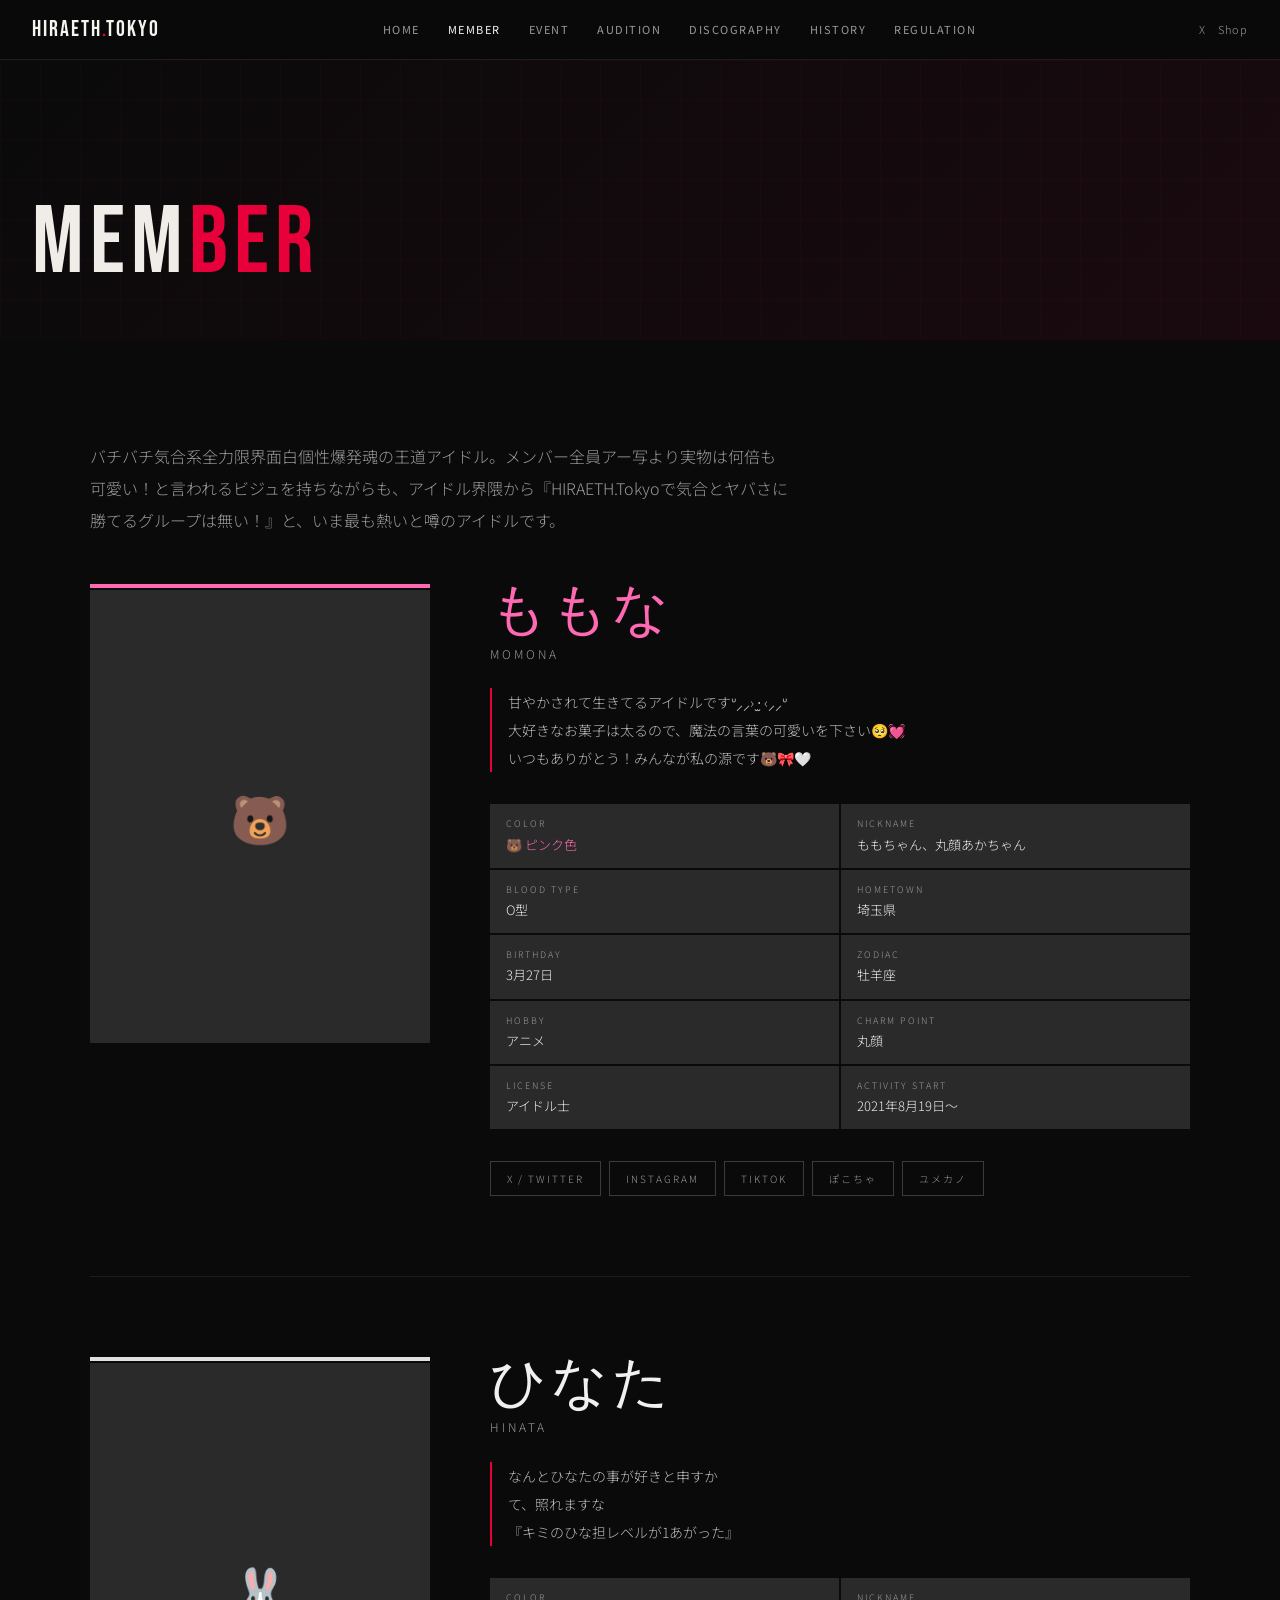
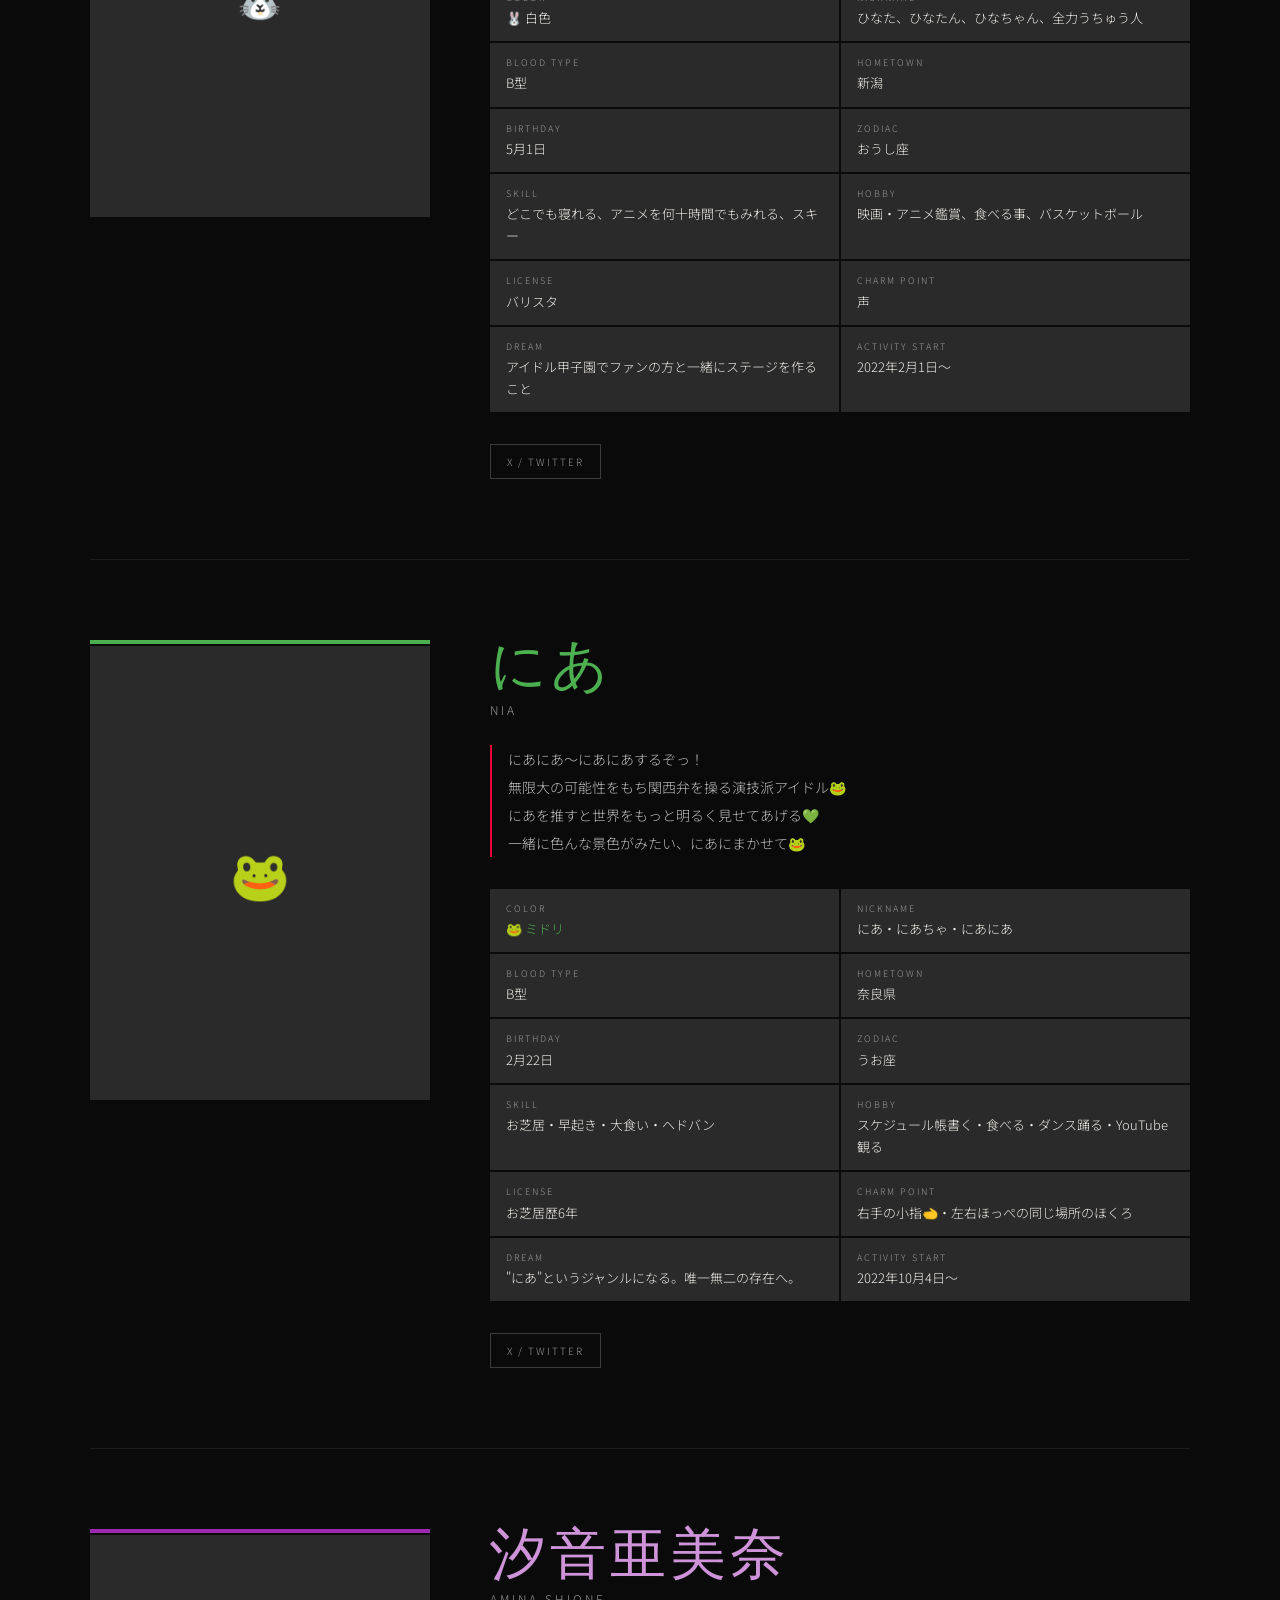
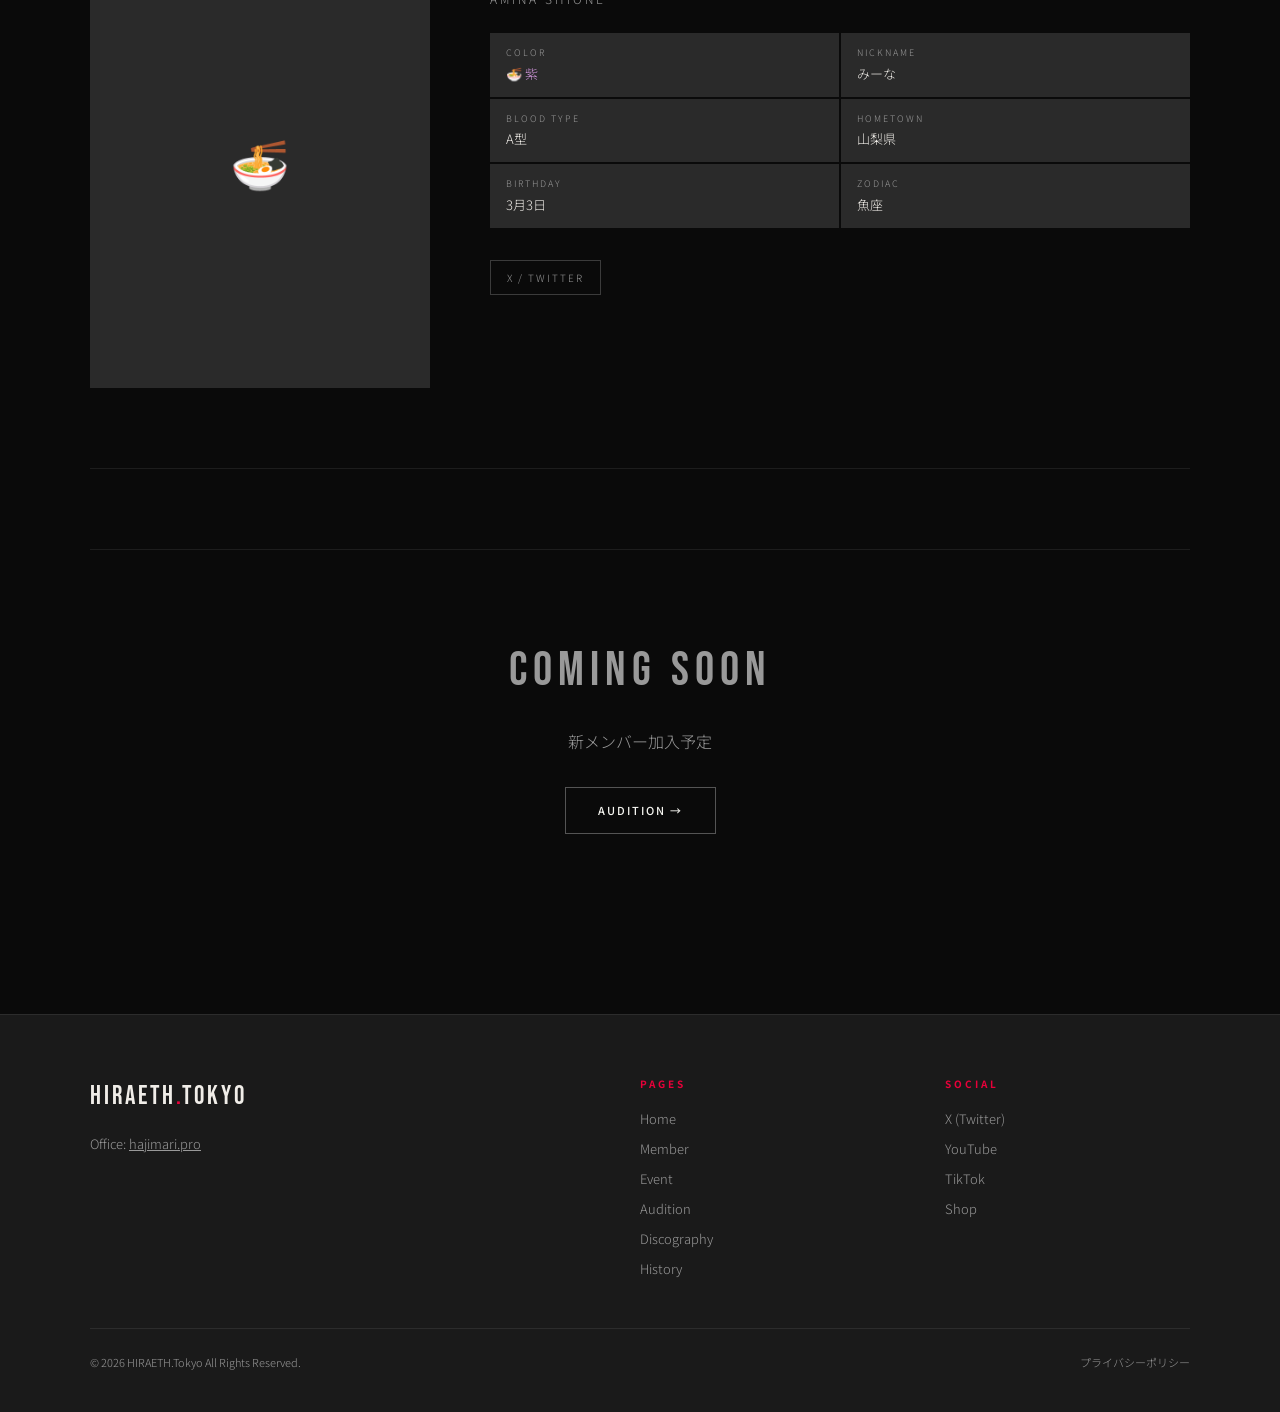
==== member.html @ 5ade9e7f "Add files via upload" ====
<!DOCTYPE html>
<html lang="ja">
<head>
<meta charset="UTF-8" />
<meta name="viewport" content="width=device-width, initial-scale=1.0" />
<title>Member｜HIRAETH.Tokyo</title>
<link rel="stylesheet" href="style.css" />
</head>
<body>
<nav>
  <a href="index.html" class="nav-logo">HIRAETH<span>.</span>Tokyo</a>
  <ul class="nav-links">
    <li><a href="index.html">Home</a></li>
    <li><a href="member.html" class="active">Member</a></li>
    <li><a href="event.html">Event</a></li>
    <li><a href="audition.html">Audition</a></li>
    <li><a href="discography.html">Discography</a></li>
    <li><a href="history.html">History</a></li>
    <li><a href="regulation.html">Regulation</a></li>
  </ul>
  <div class="nav-social">
    <a href="https://x.com/hiraeth_tokyo" target="_blank">X</a>
    <a href="https://hiraethtokyo.base.shop/" target="_blank">Shop</a>
  </div>
  <div class="hamburger" onclick="toggleMenu()"><span></span><span></span><span></span></div>
</nav>
<div class="mobile-menu" id="mobileMenu">
  <a href="index.html" onclick="toggleMenu()">Home</a>
  <a href="member.html" onclick="toggleMenu()">Member</a>
  <a href="event.html" onclick="toggleMenu()">Event</a>
  <a href="audition.html" onclick="toggleMenu()">Audition</a>
  <a href="discography.html" onclick="toggleMenu()">Discography</a>
  <a href="history.html" onclick="toggleMenu()">History</a>
  <a href="regulation.html" onclick="toggleMenu()">Regulation</a>
</div>

<div class="page-hero">
  <div class="page-hero-title">MEM<span>BER</span></div>
</div>

<section>
  <div class="container">
    <div class="reveal" style="margin-bottom:3rem;">
      <p style="color:var(--text-sub);line-height:2;max-width:700px;">
        バチバチ気合系全力限界面白個性爆発魂の王道アイドル。メンバー全員アー写より実物は何倍も可愛い！と言われるビジュを持ちながらも、アイドル界隈から『HIRAETH.Tokyoで気合とヤバさに勝てるグループは無い！』と、いま最も熱いと噂のアイドルです。
      </p>
    </div>

    <!-- ももな -->
    <div class="member-detail-grid reveal" id="momona">
      <div>
        <div style="height:4px;background:#ff69b4;margin-bottom:2px;"></div>
        <img src="images/members/momona.jpg" alt="ももな" class="member-photo"
          onerror="this.style.display='none';this.nextElementSibling.style.display='flex';" />
        <div class="member-photo-placeholder" style="display:none;">🐻</div>
      </div>
      <div>
        <div class="member-detail-name" style="color:#ff69b4;">ももな</div>
        <div class="member-detail-kana">MOMONA</div>
        <div class="member-detail-bio">甘やかされて生きてるアイドルですᐡ⸝⸝› ·̫ ‹⸝⸝ᐡ<br>大好きなお菓子は太るので、魔法の言葉の可愛いを下さい🥺💓<br>いつもありがとう！みんなが私の源です🐻🎀🤍</div>
        <div class="member-data-grid">
          <div class="member-data-item"><div class="member-data-label">Color</div><div class="member-data-value" style="color:#ff69b4;">🐻 ピンク色</div></div>
          <div class="member-data-item"><div class="member-data-label">Nickname</div><div class="member-data-value">ももちゃん、丸顔あかちゃん</div></div>
          <div class="member-data-item"><div class="member-data-label">Blood Type</div><div class="member-data-value">O型</div></div>
          <div class="member-data-item"><div class="member-data-label">Hometown</div><div class="member-data-value">埼玉県</div></div>
          <div class="member-data-item"><div class="member-data-label">Birthday</div><div class="member-data-value">3月27日</div></div>
          <div class="member-data-item"><div class="member-data-label">Zodiac</div><div class="member-data-value">牡羊座</div></div>
          <div class="member-data-item"><div class="member-data-label">Hobby</div><div class="member-data-value">アニメ</div></div>
          <div class="member-data-item"><div class="member-data-label">Charm Point</div><div class="member-data-value">丸顔</div></div>
          <div class="member-data-item"><div class="member-data-label">License</div><div class="member-data-value">アイドル士</div></div>
          <div class="member-data-item"><div class="member-data-label">Activity Start</div><div class="member-data-value">2021年8月19日〜</div></div>
        </div>
        <div class="member-sns-row">
          <a href="https://twitter.com/momona_airlview" target="_blank" class="member-sns-btn">X / Twitter</a>
          <a href="https://www.instagram.com/momona_airlview/" target="_blank" class="member-sns-btn">Instagram</a>
          <a href="https://www.tiktok.com/@momona_airlview" target="_blank" class="member-sns-btn">TikTok</a>
          <a href="https://www.pococha.com/ja/app/users/9b857b00-ef3a-4563-86a8-36119ed51549" target="_blank" class="member-sns-btn">ぽこちゃ</a>
          <a href="https://yumekano.jp/momona" target="_blank" class="member-sns-btn">ユメカノ</a>
        </div>
      </div>
    </div>

    <!-- ひなた -->
    <div class="member-detail-grid reveal" id="hinata">
      <div>
        <div style="height:4px;background:#e0e0e0;margin-bottom:2px;"></div>
        <img src="images/members/hinata.jpg" alt="ひなた" class="member-photo"
          onerror="this.style.display='none';this.nextElementSibling.style.display='flex';" />
        <div class="member-photo-placeholder" style="display:none;">🐰</div>
      </div>
      <div>
        <div class="member-detail-name" style="color:#f0f0f0;">ひなた</div>
        <div class="member-detail-kana">HINATA</div>
        <div class="member-detail-bio">なんとひなたの事が好きと申すか<br>て、照れますな<br>『キミのひな担レベルが1あがった』</div>
        <div class="member-data-grid">
          <div class="member-data-item"><div class="member-data-label">Color</div><div class="member-data-value">🐰 白色</div></div>
          <div class="member-data-item"><div class="member-data-label">Nickname</div><div class="member-data-value">ひなた、ひなたん、ひなちゃん、全力うちゅう人</div></div>
          <div class="member-data-item"><div class="member-data-label">Blood Type</div><div class="member-data-value">B型</div></div>
          <div class="member-data-item"><div class="member-data-label">Hometown</div><div class="member-data-value">新潟</div></div>
          <div class="member-data-item"><div class="member-data-label">Birthday</div><div class="member-data-value">5月1日</div></div>
          <div class="member-data-item"><div class="member-data-label">Zodiac</div><div class="member-data-value">おうし座</div></div>
          <div class="member-data-item"><div class="member-data-label">Skill</div><div class="member-data-value">どこでも寝れる、アニメを何十時間でもみれる、スキー</div></div>
          <div class="member-data-item"><div class="member-data-label">Hobby</div><div class="member-data-value">映画・アニメ鑑賞、食べる事、バスケットボール</div></div>
          <div class="member-data-item"><div class="member-data-label">License</div><div class="member-data-value">バリスタ</div></div>
          <div class="member-data-item"><div class="member-data-label">Charm Point</div><div class="member-data-value">声</div></div>
          <div class="member-data-item"><div class="member-data-label">Dream</div><div class="member-data-value">アイドル甲子園でファンの方と一緒にステージを作ること</div></div>
          <div class="member-data-item"><div class="member-data-label">Activity Start</div><div class="member-data-value">2022年2月1日〜</div></div>
        </div>
        <div class="member-sns-row">
          <a href="https://twitter.com/hinata_airlview" target="_blank" class="member-sns-btn">X / Twitter</a>
        </div>
      </div>
    </div>

    <!-- にあ -->
    <div class="member-detail-grid reveal" id="nia">
      <div>
        <div style="height:4px;background:#4caf50;margin-bottom:2px;"></div>
        <img src="images/members/nia.jpg" alt="にあ" class="member-photo"
          onerror="this.style.display='none';this.nextElementSibling.style.display='flex';" />
        <div class="member-photo-placeholder" style="display:none;">🐸</div>
      </div>
      <div>
        <div class="member-detail-name" style="color:#4caf50;">にあ</div>
        <div class="member-detail-kana">NIA</div>
        <div class="member-detail-bio">にあにあ〜にあにあするぞっ！<br>無限大の可能性をもち関西弁を操る演技派アイドル🐸<br>にあを推すと世界をもっと明るく見せてあげる💚<br>一緒に色んな景色がみたい、にあにまかせて🐸</div>
        <div class="member-data-grid">
          <div class="member-data-item"><div class="member-data-label">Color</div><div class="member-data-value" style="color:#4caf50;">🐸 ミドリ</div></div>
          <div class="member-data-item"><div class="member-data-label">Nickname</div><div class="member-data-value">にあ・にあちゃ・にあにあ</div></div>
          <div class="member-data-item"><div class="member-data-label">Blood Type</div><div class="member-data-value">B型</div></div>
          <div class="member-data-item"><div class="member-data-label">Hometown</div><div class="member-data-value">奈良県</div></div>
          <div class="member-data-item"><div class="member-data-label">Birthday</div><div class="member-data-value">2月22日</div></div>
          <div class="member-data-item"><div class="member-data-label">Zodiac</div><div class="member-data-value">うお座</div></div>
          <div class="member-data-item"><div class="member-data-label">Skill</div><div class="member-data-value">お芝居・早起き・大食い・ヘドバン</div></div>
          <div class="member-data-item"><div class="member-data-label">Hobby</div><div class="member-data-value">スケジュール帳書く・食べる・ダンス踊る・YouTube観る</div></div>
          <div class="member-data-item"><div class="member-data-label">License</div><div class="member-data-value">お芝居歴6年</div></div>
          <div class="member-data-item"><div class="member-data-label">Charm Point</div><div class="member-data-value">右手の小指🫲・左右ほっぺの同じ場所のほくろ</div></div>
          <div class="member-data-item"><div class="member-data-label">Dream</div><div class="member-data-value">"にあ"というジャンルになる。唯一無二の存在へ。</div></div>
          <div class="member-data-item"><div class="member-data-label">Activity Start</div><div class="member-data-value">2022年10月4日〜</div></div>
        </div>
        <div class="member-sns-row">
          <a href="https://twitter.com/nia_airlview" target="_blank" class="member-sns-btn">X / Twitter</a>
        </div>
      </div>
    </div>

    <!-- 汐音亜美奈 -->
    <div class="member-detail-grid reveal" id="amina">
      <div>
        <div style="height:4px;background:#9c27b0;margin-bottom:2px;"></div>
        <img src="images/members/amina.jpg" alt="汐音亜美奈" class="member-photo"
          onerror="this.style.display='none';this.nextElementSibling.style.display='flex';" />
        <div class="member-photo-placeholder" style="display:none;">🍜</div>
      </div>
      <div>
        <div class="member-detail-name" style="color:#ce93d8;">汐音亜美奈</div>
        <div class="member-detail-kana">AMINA SHIONE</div>
        <div class="member-data-grid">
          <div class="member-data-item"><div class="member-data-label">Color</div><div class="member-data-value" style="color:#ce93d8;">🍜 紫</div></div>
          <div class="member-data-item"><div class="member-data-label">Nickname</div><div class="member-data-value">みーな</div></div>
          <div class="member-data-item"><div class="member-data-label">Blood Type</div><div class="member-data-value">A型</div></div>
          <div class="member-data-item"><div class="member-data-label">Hometown</div><div class="member-data-value">山梨県</div></div>
          <div class="member-data-item"><div class="member-data-label">Birthday</div><div class="member-data-value">3月3日</div></div>
          <div class="member-data-item"><div class="member-data-label">Zodiac</div><div class="member-data-value">魚座</div></div>
        </div>
        <div class="member-sns-row">
          <a href="https://twitter.com/amina_airlview" target="_blank" class="member-sns-btn">X / Twitter</a>
        </div>
      </div>
    </div>

    <!-- Coming Soon -->
    <div class="reveal" style="text-align:center;padding:80px 0;border-top:0.5px solid var(--border);">
      <div style="font-family:'Bebas Neue',sans-serif;font-size:48px;letter-spacing:6px;color:var(--text-sub);">Coming Soon</div>
      <p style="color:var(--text-sub);margin-top:1rem;">新メンバー加入予定</p>
      <div style="margin-top:2rem;">
        <a href="audition.html" class="btn btn-outline">Audition →</a>
      </div>
    </div>
  </div>
</section>

<footer>
  <div class="footer-inner">
    <div class="footer-brand">
      <div style="font-family:'Bebas Neue',sans-serif;font-size:26px;letter-spacing:3px;">HIRAETH<span style="color:var(--accent);">.</span>Tokyo</div>
      <p>Office: <a href="https://hajimari.pro" target="_blank" style="color:var(--text-sub);">hajimari.pro</a></p>
    </div>
    <div class="footer-col">
      <h4>Pages</h4>
      <a href="index.html">Home</a>
      <a href="member.html">Member</a>
      <a href="event.html">Event</a>
      <a href="audition.html">Audition</a>
      <a href="discography.html">Discography</a>
      <a href="history.html">History</a>
    </div>
    <div class="footer-col">
      <h4>Social</h4>
      <a href="https://x.com/hiraeth_tokyo" target="_blank">X (Twitter)</a>
      <a href="https://www.youtube.com/channel/UCpL9ipxZxLxXRsdrmZB-d3w" target="_blank">YouTube</a>
      <a href="https://www.tiktok.com/@hiraethtokyo" target="_blank">TikTok</a>
      <a href="https://hiraethtokyo.base.shop/" target="_blank">Shop</a>
    </div>
  </div>
  <div class="footer-bottom">
    <span>© 2026 HIRAETH.Tokyo All Rights Reserved.</span>
    <a href="privacy.html" style="color:var(--text-sub);text-decoration:none;">プライバシーポリシー</a>
  </div>
</footer>

<script>
function toggleMenu() { document.getElementById('mobileMenu').classList.toggle('open'); }
const observer = new IntersectionObserver(entries => {
  entries.forEach((e,i) => { if(e.isIntersecting){ setTimeout(()=>e.target.classList.add('visible'),i*100); observer.unobserve(e.target); } });
}, {threshold:0.1});
document.querySelectorAll('.reveal').forEach(r=>observer.observe(r));
</script>
</body>
</html>
---- style.css ----
@import url('https://fonts.googleapis.com/css2?family=Noto+Sans+JP:wght@300;400;500;700;900&family=Bebas+Neue&family=Zen+Kaku+Gothic+New:wght@300;400;700;900&display=swap');

*, *::before, *::after { box-sizing: border-box; margin: 0; padding: 0; }

:root {
  --black: #0a0a0a;
  --white: #f5f5f0;
  --accent: #e8003a;
  --accent2: #ff6b9d;
  --gold: #c9a84c;
  --gray: #1a1a1a;
  --gray2: #2a2a2a;
  --text: #f0ede8;
  --text-sub: #999;
  --border: rgba(255,255,255,0.08);
}

html { scroll-behavior: smooth; }

body {
  font-family: 'Noto Sans JP', sans-serif;
  background: var(--black);
  color: var(--text);
  overflow-x: hidden;
  font-weight: 300;
  line-height: 1.7;
}

/* ===== NAVIGATION ===== */
nav {
  position: fixed; top: 0; left: 0; right: 0; z-index: 1000;
  background: rgba(10,10,10,0.92);
  backdrop-filter: blur(12px);
  border-bottom: 0.5px solid var(--border);
  padding: 0 2rem;
  display: flex; align-items: center; justify-content: space-between;
  height: 60px;
}

.nav-logo {
  font-family: 'Bebas Neue', sans-serif;
  font-size: 22px; letter-spacing: 2px;
  color: var(--white); text-decoration: none;
}
.nav-logo span { color: var(--accent); }

.nav-links {
  display: flex; gap: 0; list-style: none;
}
.nav-links a {
  display: block; padding: 8px 14px;
  font-size: 11px; letter-spacing: 1.5px; text-transform: uppercase;
  color: var(--text-sub); text-decoration: none;
  transition: color 0.2s;
  font-weight: 400;
}
.nav-links a:hover, .nav-links a.active { color: var(--white); }

.nav-social {
  display: flex; gap: 12px; align-items: center;
}
.nav-social a {
  color: var(--text-sub); font-size: 11px; text-decoration: none;
  letter-spacing: 1px; transition: color 0.2s;
}
.nav-social a:hover { color: var(--accent); }

.hamburger {
  display: none; flex-direction: column; gap: 5px;
  cursor: pointer; padding: 4px;
}
.hamburger span {
  display: block; width: 24px; height: 1.5px;
  background: var(--white); transition: all 0.3s;
}

.mobile-menu {
  display: none; position: fixed; inset: 0; z-index: 999;
  background: rgba(10,10,10,0.98); padding: 80px 2rem 2rem;
  flex-direction: column; gap: 8px;
}
.mobile-menu.open { display: flex; }
.mobile-menu a {
  font-size: 20px; letter-spacing: 2px; text-transform: uppercase;
  color: var(--text-sub); text-decoration: none; padding: 12px 0;
  border-bottom: 0.5px solid var(--border);
  transition: color 0.2s;
}
.mobile-menu a:hover { color: var(--white); }

/* ===== HERO ===== */
.hero {
  min-height: 100vh; display: flex; align-items: center; justify-content: center;
  position: relative; overflow: hidden;
  padding-top: 60px;
}

.hero-bg {
  position: absolute; inset: 0;
  background: linear-gradient(135deg, #0a0a0a 0%, #1a0a10 50%, #0a0a1a 100%);
}

.hero-grid {
  position: absolute; inset: 0;
  background-image:
    linear-gradient(rgba(232,0,58,0.05) 1px, transparent 1px),
    linear-gradient(90deg, rgba(232,0,58,0.05) 1px, transparent 1px);
  background-size: 60px 60px;
  animation: gridMove 20s linear infinite;
}

@keyframes gridMove {
  0% { transform: translateY(0); }
  100% { transform: translateY(60px); }
}

.hero-content {
  position: relative; z-index: 2;
  text-align: center; padding: 2rem;
  animation: fadeUp 1s ease both;
}

@keyframes fadeUp {
  from { opacity: 0; transform: translateY(40px); }
  to { opacity: 1; transform: translateY(0); }
}

.hero-eyebrow {
  font-size: 11px; letter-spacing: 4px; text-transform: uppercase;
  color: var(--accent); margin-bottom: 1rem; font-weight: 400;
}

.hero-logo-img {
  width: min(320px, 80vw); margin-bottom: 1.5rem;
  filter: brightness(1.1);
}

.hero-title {
  font-family: 'Bebas Neue', sans-serif;
  font-size: clamp(56px, 10vw, 120px);
  line-height: 0.9; letter-spacing: 4px;
  color: var(--white);
  margin-bottom: 1rem;
}
.hero-title .accent { color: var(--accent); }

.hero-tagline {
  font-size: clamp(12px, 2vw, 15px); letter-spacing: 3px;
  color: var(--text-sub); margin-bottom: 2.5rem; font-weight: 300;
}

.hero-tags {
  display: flex; flex-wrap: wrap; gap: 8px;
  justify-content: center; margin-bottom: 2.5rem;
}
.hero-tag {
  font-size: 10px; letter-spacing: 1.5px; padding: 5px 14px;
  border: 0.5px solid rgba(232,0,58,0.4);
  color: var(--accent2); border-radius: 2px;
}

.hero-cta {
  display: flex; gap: 12px; justify-content: center; flex-wrap: wrap;
}
.btn {
  display: inline-block; padding: 13px 32px;
  font-size: 11px; letter-spacing: 2px; text-transform: uppercase;
  text-decoration: none; font-weight: 500;
  transition: all 0.25s; border: none; cursor: pointer;
  font-family: 'Noto Sans JP', sans-serif;
}
.btn-primary {
  background: var(--accent); color: var(--white);
}
.btn-primary:hover { background: #ff1a4d; transform: translateY(-2px); }
.btn-outline {
  background: transparent; color: var(--white);
  border: 0.5px solid rgba(255,255,255,0.3);
}
.btn-outline:hover { border-color: var(--white); transform: translateY(-2px); }

.scroll-indicator {
  position: absolute; bottom: 2rem; left: 50%; transform: translateX(-50%);
  display: flex; flex-direction: column; align-items: center; gap: 8px;
  color: var(--text-sub); font-size: 10px; letter-spacing: 3px; text-transform: uppercase;
  animation: bounce 2s ease infinite;
}
.scroll-indicator::after {
  content: ''; display: block; width: 1px; height: 40px;
  background: linear-gradient(var(--text-sub), transparent);
}
@keyframes bounce {
  0%, 100% { transform: translateX(-50%) translateY(0); }
  50% { transform: translateX(-50%) translateY(-8px); }
}

/* ===== SECTIONS ===== */
section { padding: 100px 2rem; }

.section-label {
  font-size: 10px; letter-spacing: 4px; text-transform: uppercase;
  color: var(--accent); margin-bottom: 8px; font-weight: 400;
}
.section-title {
  font-family: 'Bebas Neue', sans-serif;
  font-size: clamp(40px, 6vw, 72px); letter-spacing: 3px;
  line-height: 1; margin-bottom: 2rem;
}
.section-divider {
  width: 40px; height: 1px; background: var(--accent);
  margin-bottom: 3rem;
}

.container { max-width: 1100px; margin: 0 auto; }

/* ===== ABOUT ===== */
.about-grid {
  display: grid; grid-template-columns: 1fr 1fr; gap: 80px;
  align-items: center;
}
.about-text p {
  font-size: 15px; line-height: 2; color: #ccc; margin-bottom: 1.2rem;
}
.about-achievements {
  display: grid; grid-template-columns: 1fr 1fr; gap: 2px;
}
.achievement-item {
  background: var(--gray2); padding: 16px 20px;
  font-size: 12px; line-height: 1.6; color: var(--text-sub);
  border-left: 2px solid var(--accent);
}
.achievement-item strong { color: var(--white); display: block; font-size: 13px; margin-bottom: 2px; }

/* ===== MEMBERS ===== */
.members-grid {
  display: grid; grid-template-columns: repeat(auto-fit, minmax(240px, 1fr)); gap: 2px;
}
.member-card {
  position: relative; overflow: hidden; aspect-ratio: 3/4;
  background: var(--gray2); cursor: pointer;
  transition: transform 0.4s;
}
.member-card:hover { transform: scale(1.02); z-index: 2; }
.member-card img {
  width: 100%; height: 100%; object-fit: cover;
  transition: transform 0.6s;
  filter: grayscale(20%);
}
.member-card:hover img { transform: scale(1.08); filter: grayscale(0%); }
.member-overlay {
  position: absolute; inset: 0;
  background: linear-gradient(to top, rgba(0,0,0,0.9) 0%, transparent 50%);
  display: flex; flex-direction: column; justify-content: flex-end;
  padding: 1.5rem;
  transform: translateY(20px); opacity: 0; transition: all 0.4s;
}
.member-card:hover .member-overlay { transform: translateY(0); opacity: 1; }
.member-bottom {
  position: absolute; bottom: 0; left: 0; right: 0; padding: 1.5rem;
  background: linear-gradient(to top, rgba(0,0,0,0.85) 0%, transparent 100%);
}
.member-color-bar {
  position: absolute; top: 0; left: 0; right: 0; height: 3px;
}
.member-name-jp {
  font-size: 22px; font-weight: 700; letter-spacing: 2px;
}
.member-name-en {
  font-size: 10px; letter-spacing: 3px; color: var(--text-sub); text-transform: uppercase;
}
.member-color-label {
  font-size: 10px; letter-spacing: 2px; margin-top: 4px;
}
.member-bio { font-size: 12px; color: #bbb; margin-top: 8px; line-height: 1.6; }

/* ===== EVENTS ===== */
.timetree-wrap {
  background: var(--gray2); border: 0.5px solid var(--border);
  border-radius: 4px; overflow: hidden;
  height: 700px;
}
.timetree-wrap iframe { width: 100%; height: 100%; border: none; }

/* ===== LINKS ROW ===== */
.links-grid {
  display: grid; grid-template-columns: repeat(auto-fit, minmax(160px, 1fr)); gap: 2px;
}
.link-card {
  background: var(--gray2); padding: 28px 20px;
  text-align: center; text-decoration: none;
  color: var(--text-sub); font-size: 11px; letter-spacing: 2px;
  text-transform: uppercase; transition: all 0.25s;
  border-bottom: 2px solid transparent;
}
.link-card:hover { background: var(--gray); color: var(--white); border-color: var(--accent); }
.link-card-icon { font-size: 22px; margin-bottom: 10px; display: block; }

/* ===== AUDITION ===== */
.audition-box {
  background: linear-gradient(135deg, var(--gray2), #1a0a10);
  border: 0.5px solid rgba(232,0,58,0.3);
  padding: 60px; text-align: center;
}
.audition-box h2 { font-family: 'Bebas Neue', sans-serif; font-size: 48px; letter-spacing: 4px; margin-bottom: 1rem; }
.audition-box p { color: var(--text-sub); margin-bottom: 2rem; line-height: 2; }

/* ===== FOOTER ===== */
footer {
  background: var(--gray); border-top: 0.5px solid var(--border);
  padding: 60px 2rem 40px;
}
.footer-inner {
  max-width: 1100px; margin: 0 auto;
  display: grid; grid-template-columns: 2fr 1fr 1fr; gap: 60px;
}
.footer-brand p { font-size: 13px; color: var(--text-sub); margin-top: 12px; line-height: 2; }
.footer-col h4 { font-size: 10px; letter-spacing: 3px; text-transform: uppercase; color: var(--accent); margin-bottom: 16px; }
.footer-col a {
  display: block; font-size: 13px; color: var(--text-sub);
  text-decoration: none; margin-bottom: 8px; transition: color 0.2s;
}
.footer-col a:hover { color: var(--white); }
.footer-bottom {
  max-width: 1100px; margin: 40px auto 0;
  border-top: 0.5px solid var(--border); padding-top: 24px;
  display: flex; justify-content: space-between; align-items: center;
  font-size: 11px; color: var(--text-sub);
}

/* ===== PAGE HERO ===== */
.page-hero {
  height: 280px; display: flex; align-items: flex-end;
  padding: 3rem 2rem; position: relative; overflow: hidden;
  margin-top: 60px;
  background: linear-gradient(135deg, #0a0a0a, #1a0a10);
}
.page-hero::before {
  content: ''; position: absolute; inset: 0;
  background-image:
    linear-gradient(rgba(232,0,58,0.04) 1px, transparent 1px),
    linear-gradient(90deg, rgba(232,0,58,0.04) 1px, transparent 1px);
  background-size: 40px 40px;
}
.page-hero-title {
  font-family: 'Bebas Neue', sans-serif;
  font-size: clamp(48px, 8vw, 96px); letter-spacing: 6px;
  line-height: 1; position: relative; z-index: 1;
}
.page-hero-title span { color: var(--accent); }

/* ===== MEMBER PAGE ===== */
.member-detail-grid {
  display: grid; grid-template-columns: 340px 1fr; gap: 60px;
  margin-bottom: 80px; padding-bottom: 80px;
  border-bottom: 0.5px solid var(--border);
  align-items: start;
}
.member-detail-grid:last-child { border-bottom: none; }
.member-photo {
  width: 100%; aspect-ratio: 3/4; object-fit: cover;
  background: var(--gray2);
}
.member-photo-placeholder {
  width: 100%; aspect-ratio: 3/4;
  background: var(--gray2);
  display: flex; align-items: center; justify-content: center;
  font-size: 48px; color: var(--text-sub);
}
.member-detail-name {
  font-family: 'Bebas Neue', sans-serif;
  font-size: 56px; letter-spacing: 4px; line-height: 1;
  margin-bottom: 4px;
}
.member-detail-kana {
  font-size: 12px; letter-spacing: 3px; color: var(--text-sub); margin-bottom: 1.5rem;
}
.member-detail-bio {
  font-size: 14px; color: #bbb; line-height: 2; margin-bottom: 2rem;
  border-left: 2px solid var(--accent); padding-left: 1rem;
}
.member-data-grid {
  display: grid; grid-template-columns: 1fr 1fr; gap: 2px; margin-bottom: 2rem;
}
.member-data-item {
  background: var(--gray2); padding: 12px 16px;
}
.member-data-label { font-size: 9px; letter-spacing: 2px; color: var(--text-sub); text-transform: uppercase; }
.member-data-value { font-size: 13px; margin-top: 2px; }
.member-sns-row { display: flex; flex-wrap: wrap; gap: 8px; }
.member-sns-btn {
  display: inline-block; padding: 8px 16px; font-size: 10px;
  letter-spacing: 2px; text-transform: uppercase; text-decoration: none;
  border: 0.5px solid rgba(255,255,255,0.2); color: var(--text-sub);
  transition: all 0.2s;
}
.member-sns-btn:hover { border-color: var(--accent); color: var(--accent); }

/* ===== ANIMATIONS ===== */
.reveal {
  opacity: 0; transform: translateY(30px);
  transition: opacity 0.7s ease, transform 0.7s ease;
}
.reveal.visible { opacity: 1; transform: translateY(0); }

/* ===== RESPONSIVE ===== */
@media (max-width: 768px) {
  .nav-links, .nav-social { display: none; }
  .hamburger { display: flex; }
  .about-grid { grid-template-columns: 1fr; gap: 40px; }
  .footer-inner { grid-template-columns: 1fr; gap: 40px; }
  .member-detail-grid { grid-template-columns: 1fr; }
  .member-data-grid { grid-template-columns: 1fr; }
  section { padding: 60px 1.25rem; }
  .audition-box { padding: 40px 24px; }
}
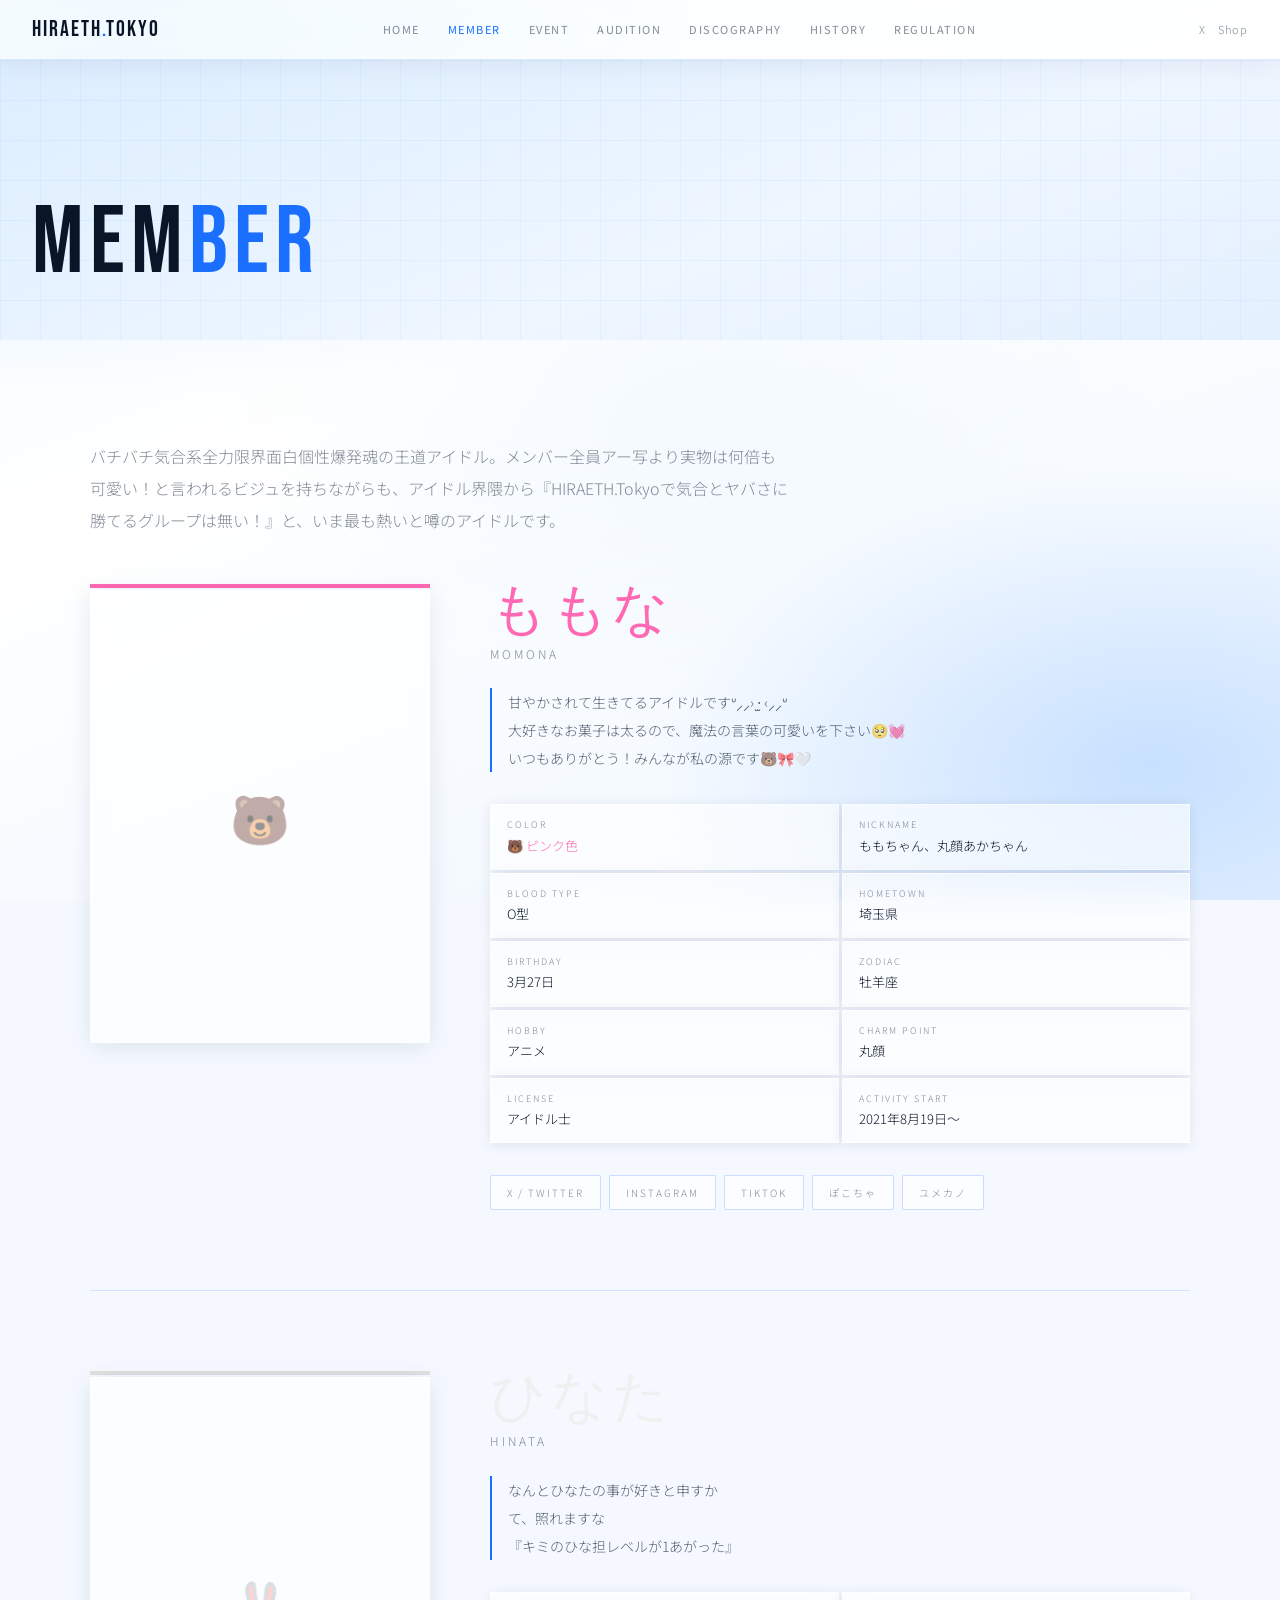
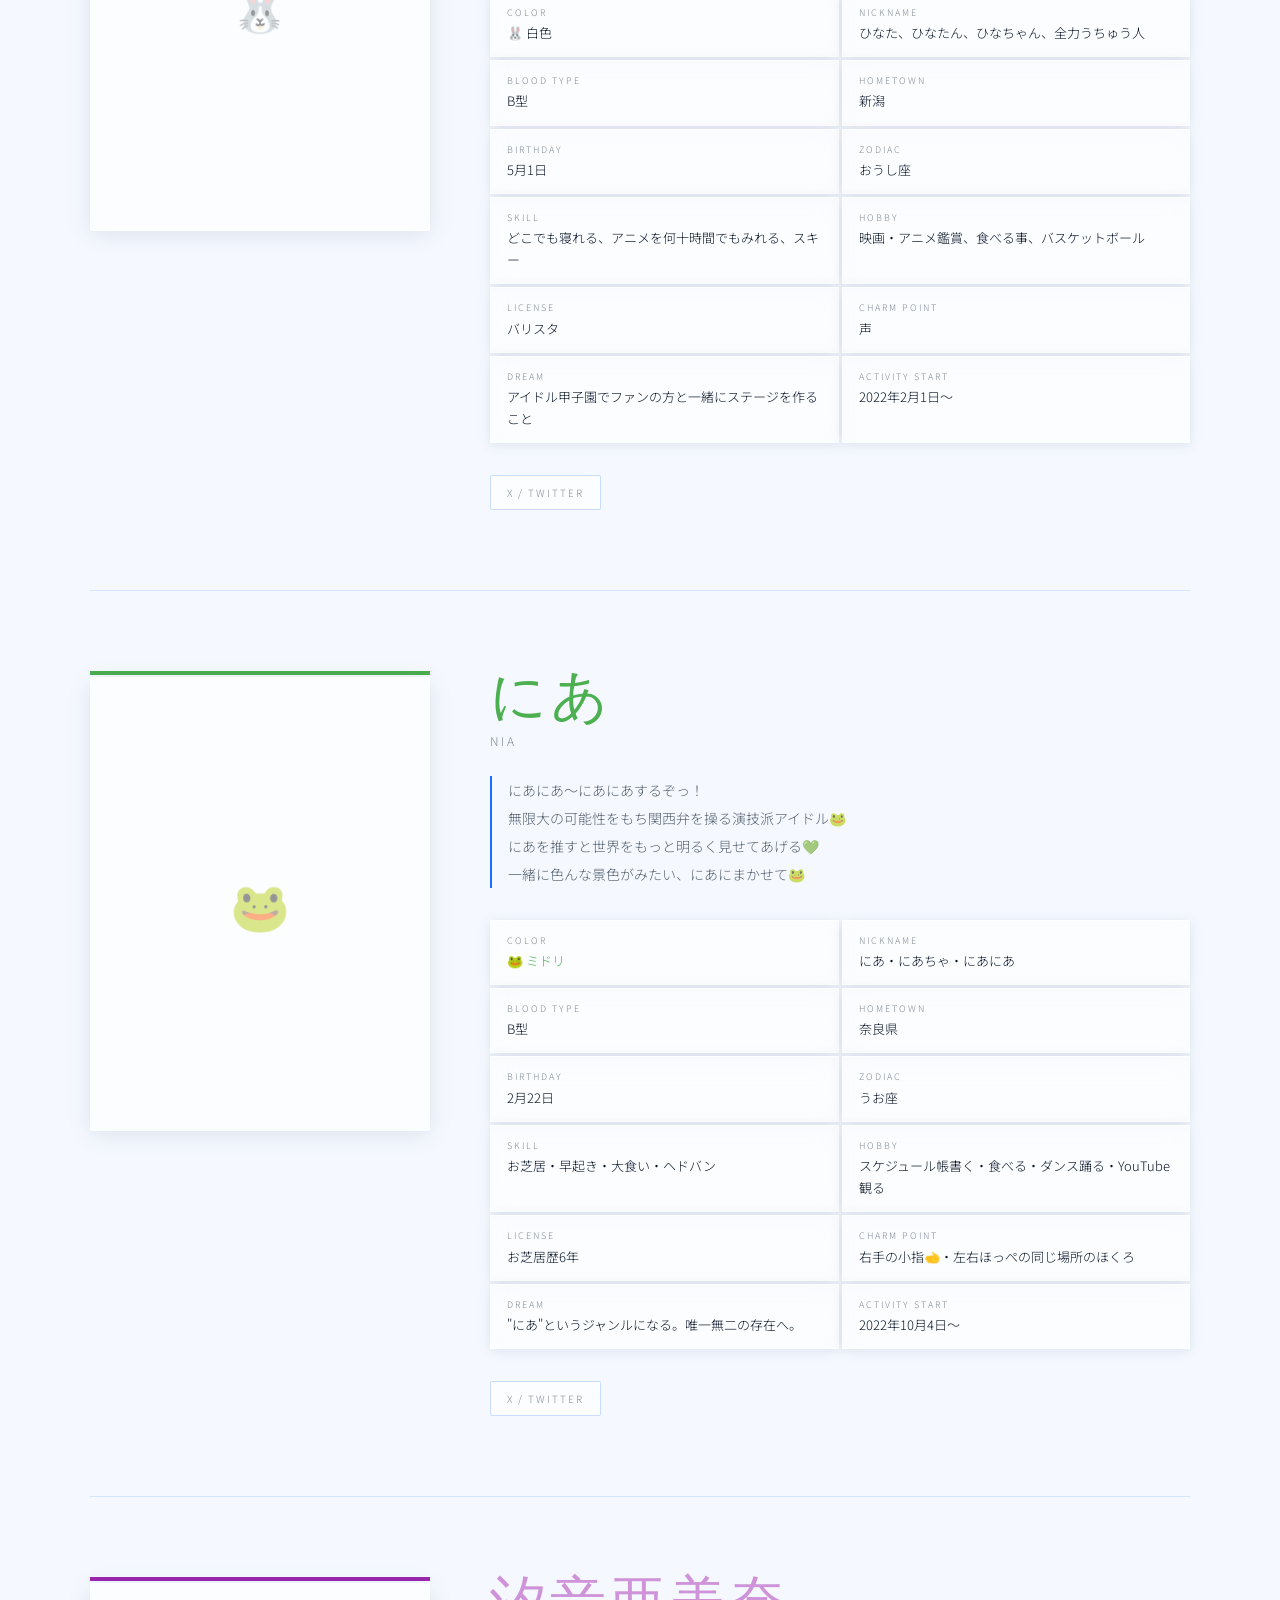
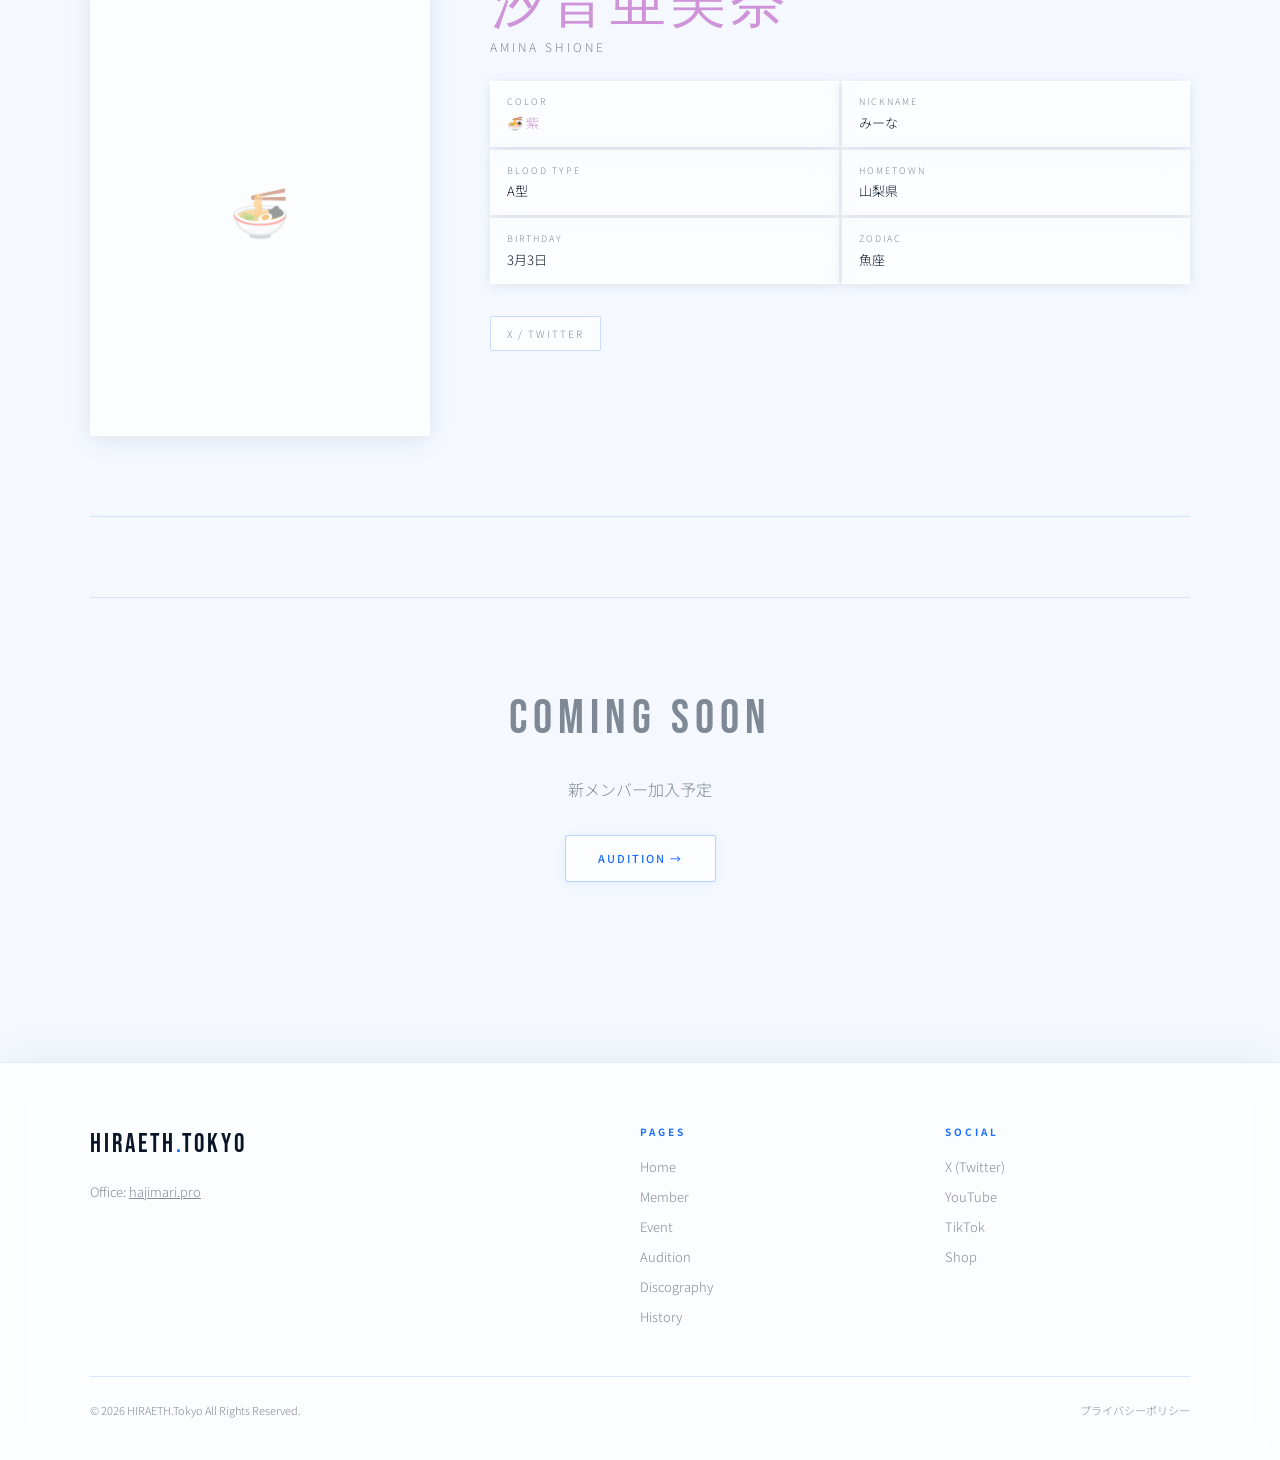
==== commit 930e9ab0: "1" ====
--- a/member.html
+++ b/member.html
@@ -50,7 +50,7 @@
     <div class="member-detail-grid reveal" id="momona">
       <div>
         <div style="height:4px;background:#ff69b4;margin-bottom:2px;"></div>
-        <img src="images/members/momona.jpg" alt="ももな" class="member-photo"
+        <img src="images/members/momona.png" alt="ももな" class="member-photo"
           onerror="this.style.display='none';this.nextElementSibling.style.display='flex';" />
         <div class="member-photo-placeholder" style="display:none;">🐻</div>
       </div>
@@ -84,7 +84,7 @@
     <div class="member-detail-grid reveal" id="hinata">
       <div>
         <div style="height:4px;background:#e0e0e0;margin-bottom:2px;"></div>
-        <img src="images/members/hinata.jpg" alt="ひなた" class="member-photo"
+        <img src="images/members/hinata.png" alt="ひなた" class="member-photo"
           onerror="this.style.display='none';this.nextElementSibling.style.display='flex';" />
         <div class="member-photo-placeholder" style="display:none;">🐰</div>
       </div>
@@ -116,7 +116,7 @@
     <div class="member-detail-grid reveal" id="nia">
       <div>
         <div style="height:4px;background:#4caf50;margin-bottom:2px;"></div>
-        <img src="images/members/nia.jpg" alt="にあ" class="member-photo"
+        <img src="images/members/nia.png" alt="にあ" class="member-photo"
           onerror="this.style.display='none';this.nextElementSibling.style.display='flex';" />
         <div class="member-photo-placeholder" style="display:none;">🐸</div>
       </div>
@@ -148,7 +148,7 @@
     <div class="member-detail-grid reveal" id="amina">
       <div>
         <div style="height:4px;background:#9c27b0;margin-bottom:2px;"></div>
-        <img src="images/members/amina.jpg" alt="汐音亜美奈" class="member-photo"
+        <img src="images/members/amina.png" alt="汐音亜美奈" class="member-photo"
           onerror="this.style.display='none';this.nextElementSibling.style.display='flex';" />
         <div class="member-photo-placeholder" style="display:none;">🍜</div>
       </div>
--- a/style.css
+++ b/style.css
@@ -3,35 +3,54 @@
 *, *::before, *::after { box-sizing: border-box; margin: 0; padding: 0; }
 
 :root {
-  --black: #0a0a0a;
-  --white: #f5f5f0;
-  --accent: #e8003a;
-  --accent2: #ff6b9d;
-  --gold: #c9a84c;
-  --gray: #1a1a1a;
-  --gray2: #2a2a2a;
-  --text: #f0ede8;
-  --text-sub: #999;
-  --border: rgba(255,255,255,0.08);
+  --black:   #0a1628;
+  --white:   #ffffff;
+  --accent:  #1a6fff;
+  --accent2: #66aaff;
+  --gold:    #4da6ff;
+  --gray:    #edf4ff;
+  --gray2:   #f5f9ff;
+  --text:    #0a1628;
+  --text-sub: rgba(10, 26, 46, 0.50);
+  --border:  rgba(26, 111, 255, 0.15);
+  --glow:    rgba(26, 111, 255, 0.18);
+  --glass:   rgba(255, 255, 255, 0.60);
+  --glass-strong: rgba(255, 255, 255, 0.80);
+  --shadow:  rgba(10, 26, 80, 0.10);
+  --shadow-lg: rgba(10, 26, 80, 0.15);
 }
 
 html { scroll-behavior: smooth; }
 
 body {
   font-family: 'Noto Sans JP', sans-serif;
-  background: var(--black);
+  background: var(--gray2);
   color: var(--text);
   overflow-x: hidden;
   font-weight: 300;
   line-height: 1.7;
 }
 
+/* ===== GLOBAL BACKGROUND ===== */
+body::before {
+  content: '';
+  position: fixed; inset: 0; z-index: -1;
+  background:
+    radial-gradient(ellipse 90% 70% at 10% 5%,  rgba(180, 220, 255, 0.45) 0%, transparent 55%),
+    radial-gradient(ellipse 70% 60% at 90% 85%, rgba(100, 170, 255, 0.30) 0%, transparent 55%),
+    radial-gradient(ellipse 60% 50% at 55% 45%, rgba(220, 238, 255, 0.25) 0%, transparent 65%),
+    linear-gradient(160deg, #f0f8ff 0%, #ffffff 40%, #eef6ff 100%);
+  pointer-events: none;
+}
+
 /* ===== NAVIGATION ===== */
 nav {
   position: fixed; top: 0; left: 0; right: 0; z-index: 1000;
-  background: rgba(10,10,10,0.92);
-  backdrop-filter: blur(12px);
-  border-bottom: 0.5px solid var(--border);
+  background: rgba(255, 255, 255, 0.72);
+  backdrop-filter: blur(24px) saturate(160%);
+  -webkit-backdrop-filter: blur(24px) saturate(160%);
+  border-bottom: 1px solid rgba(26, 111, 255, 0.12);
+  box-shadow: 0 1px 32px rgba(10, 26, 80, 0.08);
   padding: 0 2rem;
   display: flex; align-items: center; justify-content: space-between;
   height: 60px;
@@ -40,7 +59,7 @@
 .nav-logo {
   font-family: 'Bebas Neue', sans-serif;
   font-size: 22px; letter-spacing: 2px;
-  color: var(--white); text-decoration: none;
+  color: var(--black); text-decoration: none;
 }
 .nav-logo span { color: var(--accent); }
 
@@ -54,7 +73,7 @@
   transition: color 0.2s;
   font-weight: 400;
 }
-.nav-links a:hover, .nav-links a.active { color: var(--white); }
+.nav-links a:hover, .nav-links a.active { color: var(--accent); }
 
 .nav-social {
   display: flex; gap: 12px; align-items: center;
@@ -71,22 +90,25 @@
 }
 .hamburger span {
   display: block; width: 24px; height: 1.5px;
-  background: var(--white); transition: all 0.3s;
+  background: var(--accent); transition: all 0.3s;
 }
 
 .mobile-menu {
   display: none; position: fixed; inset: 0; z-index: 999;
-  background: rgba(10,10,10,0.98); padding: 80px 2rem 2rem;
+  background: rgba(255, 255, 255, 0.94);
+  backdrop-filter: blur(24px) saturate(160%);
+  -webkit-backdrop-filter: blur(24px) saturate(160%);
+  padding: 80px 2rem 2rem;
   flex-direction: column; gap: 8px;
 }
 .mobile-menu.open { display: flex; }
 .mobile-menu a {
   font-size: 20px; letter-spacing: 2px; text-transform: uppercase;
   color: var(--text-sub); text-decoration: none; padding: 12px 0;
-  border-bottom: 0.5px solid var(--border);
+  border-bottom: 1px solid var(--border);
   transition: color 0.2s;
 }
-.mobile-menu a:hover { color: var(--white); }
+.mobile-menu a:hover { color: var(--accent); }
 
 /* ===== HERO ===== */
 .hero {
@@ -97,16 +119,18 @@
 
 .hero-bg {
   position: absolute; inset: 0;
-  background: linear-gradient(135deg, #0a0a0a 0%, #1a0a10 50%, #0a0a1a 100%);
+  background:
+    radial-gradient(ellipse 100% 80% at 50% -10%, rgba(100, 170, 255, 0.22) 0%, transparent 60%),
+    linear-gradient(160deg, #eaf4ff 0%, #f8fbff 60%, #e8f0ff 100%);
 }
 
 .hero-grid {
   position: absolute; inset: 0;
   background-image:
-    linear-gradient(rgba(232,0,58,0.05) 1px, transparent 1px),
-    linear-gradient(90deg, rgba(232,0,58,0.05) 1px, transparent 1px);
+    linear-gradient(rgba(26, 111, 255, 0.045) 1px, transparent 1px),
+    linear-gradient(90deg, rgba(26, 111, 255, 0.045) 1px, transparent 1px);
   background-size: 60px 60px;
-  animation: gridMove 20s linear infinite;
+  animation: gridMove 24s linear infinite;
 }
 
 @keyframes gridMove {
@@ -122,24 +146,24 @@
 
 @keyframes fadeUp {
   from { opacity: 0; transform: translateY(40px); }
-  to { opacity: 1; transform: translateY(0); }
+  to   { opacity: 1; transform: translateY(0); }
 }
 
 .hero-eyebrow {
   font-size: 11px; letter-spacing: 4px; text-transform: uppercase;
-  color: var(--accent); margin-bottom: 1rem; font-weight: 400;
+  color: var(--accent); margin-bottom: 1rem; font-weight: 500;
 }
 
 .hero-logo-img {
   width: min(320px, 80vw); margin-bottom: 1.5rem;
-  filter: brightness(1.1);
+  filter: drop-shadow(0 4px 24px rgba(26, 111, 255, 0.20));
 }
 
 .hero-title {
   font-family: 'Bebas Neue', sans-serif;
   font-size: clamp(56px, 10vw, 120px);
   line-height: 0.9; letter-spacing: 4px;
-  color: var(--white);
+  color: var(--black);
   margin-bottom: 1rem;
 }
 .hero-title .accent { color: var(--accent); }
@@ -154,9 +178,13 @@
   justify-content: center; margin-bottom: 2.5rem;
 }
 .hero-tag {
-  font-size: 10px; letter-spacing: 1.5px; padding: 5px 14px;
-  border: 0.5px solid rgba(232,0,58,0.4);
-  color: var(--accent2); border-radius: 2px;
+  font-size: 10px; letter-spacing: 1.5px; padding: 6px 16px;
+  border: 1px solid rgba(26, 111, 255, 0.22);
+  color: var(--accent); border-radius: 100px;
+  background: rgba(255, 255, 255, 0.65);
+  backdrop-filter: blur(8px);
+  -webkit-backdrop-filter: blur(8px);
+  box-shadow: 0 2px 10px rgba(26, 111, 255, 0.08);
 }
 
 .hero-cta {
@@ -168,16 +196,32 @@
   text-decoration: none; font-weight: 500;
   transition: all 0.25s; border: none; cursor: pointer;
   font-family: 'Noto Sans JP', sans-serif;
+  border-radius: 3px;
 }
 .btn-primary {
-  background: var(--accent); color: var(--white);
-}
-.btn-primary:hover { background: #ff1a4d; transform: translateY(-2px); }
+  background: var(--accent);
+  color: #ffffff;
+  box-shadow: 0 4px 20px rgba(26, 111, 255, 0.35);
+}
+.btn-primary:hover {
+  background: #3d82ff;
+  transform: translateY(-2px);
+  box-shadow: 0 8px 32px rgba(26, 111, 255, 0.45);
+}
 .btn-outline {
-  background: transparent; color: var(--white);
-  border: 0.5px solid rgba(255,255,255,0.3);
-}
-.btn-outline:hover { border-color: var(--white); transform: translateY(-2px); }
+  background: rgba(255, 255, 255, 0.65);
+  backdrop-filter: blur(10px);
+  -webkit-backdrop-filter: blur(10px);
+  color: var(--accent);
+  border: 1px solid rgba(26, 111, 255, 0.30);
+  box-shadow: 0 2px 12px rgba(26, 111, 255, 0.08);
+}
+.btn-outline:hover {
+  background: rgba(255, 255, 255, 0.88);
+  border-color: var(--accent);
+  box-shadow: 0 6px 24px rgba(26, 111, 255, 0.18);
+  transform: translateY(-2px);
+}
 
 .scroll-indicator {
   position: absolute; bottom: 2rem; left: 50%; transform: translateX(-50%);
@@ -187,11 +231,11 @@
 }
 .scroll-indicator::after {
   content: ''; display: block; width: 1px; height: 40px;
-  background: linear-gradient(var(--text-sub), transparent);
+  background: linear-gradient(var(--accent), transparent);
 }
 @keyframes bounce {
   0%, 100% { transform: translateX(-50%) translateY(0); }
-  50% { transform: translateX(-50%) translateY(-8px); }
+  50%       { transform: translateX(-50%) translateY(-8px); }
 }
 
 /* ===== SECTIONS ===== */
@@ -199,16 +243,19 @@
 
 .section-label {
   font-size: 10px; letter-spacing: 4px; text-transform: uppercase;
-  color: var(--accent); margin-bottom: 8px; font-weight: 400;
+  color: var(--accent); margin-bottom: 8px; font-weight: 500;
 }
 .section-title {
   font-family: 'Bebas Neue', sans-serif;
   font-size: clamp(40px, 6vw, 72px); letter-spacing: 3px;
   line-height: 1; margin-bottom: 2rem;
+  color: var(--black);
 }
 .section-divider {
-  width: 40px; height: 1px; background: var(--accent);
+  width: 40px; height: 2px;
+  background: linear-gradient(90deg, var(--accent), rgba(26, 111, 255, 0));
   margin-bottom: 3rem;
+  border-radius: 1px;
 }
 
 .container { max-width: 1100px; margin: 0 auto; }
@@ -219,37 +266,52 @@
   align-items: center;
 }
 .about-text p {
-  font-size: 15px; line-height: 2; color: #ccc; margin-bottom: 1.2rem;
+  font-size: 15px; line-height: 2; color: rgba(10, 26, 46, 0.70); margin-bottom: 1.2rem;
 }
 .about-achievements {
-  display: grid; grid-template-columns: 1fr 1fr; gap: 2px;
+  display: grid; grid-template-columns: 1fr 1fr; gap: 3px;
 }
 .achievement-item {
-  background: var(--gray2); padding: 16px 20px;
+  background: var(--glass);
+  backdrop-filter: blur(16px) saturate(150%);
+  -webkit-backdrop-filter: blur(16px) saturate(150%);
+  border: 1px solid rgba(255, 255, 255, 0.75);
+  padding: 16px 20px;
   font-size: 12px; line-height: 1.6; color: var(--text-sub);
   border-left: 2px solid var(--accent);
-}
-.achievement-item strong { color: var(--white); display: block; font-size: 13px; margin-bottom: 2px; }
+  box-shadow: 0 2px 16px var(--shadow);
+  transition: box-shadow 0.25s, transform 0.25s;
+}
+.achievement-item:hover {
+  box-shadow: 0 6px 28px rgba(26, 111, 255, 0.14);
+  transform: translateY(-1px);
+}
+.achievement-item strong { color: var(--black); display: block; font-size: 13px; margin-bottom: 2px; }
 
 /* ===== MEMBERS ===== */
 .members-grid {
-  display: grid; grid-template-columns: repeat(auto-fit, minmax(240px, 1fr)); gap: 2px;
+  display: grid; grid-template-columns: repeat(auto-fit, minmax(240px, 1fr)); gap: 3px;
 }
 .member-card {
   position: relative; overflow: hidden; aspect-ratio: 3/4;
-  background: var(--gray2); cursor: pointer;
-  transition: transform 0.4s;
-}
-.member-card:hover { transform: scale(1.02); z-index: 2; }
+  background: #d0e4f5; cursor: pointer;
+  transition: transform 0.4s, box-shadow 0.4s;
+  border-radius: 2px;
+  box-shadow: 0 4px 24px var(--shadow);
+}
+.member-card:hover {
+  transform: scale(1.02); z-index: 2;
+  box-shadow: 0 12px 48px rgba(26, 111, 255, 0.18);
+}
 .member-card img {
   width: 100%; height: 100%; object-fit: cover;
   transition: transform 0.6s;
-  filter: grayscale(20%);
+  filter: grayscale(10%);
 }
 .member-card:hover img { transform: scale(1.08); filter: grayscale(0%); }
 .member-overlay {
   position: absolute; inset: 0;
-  background: linear-gradient(to top, rgba(0,0,0,0.9) 0%, transparent 50%);
+  background: linear-gradient(to top, rgba(10, 26, 80, 0.82) 0%, transparent 55%);
   display: flex; flex-direction: column; justify-content: flex-end;
   padding: 1.5rem;
   transform: translateY(20px); opacity: 0; transition: all 0.4s;
@@ -257,56 +319,82 @@
 .member-card:hover .member-overlay { transform: translateY(0); opacity: 1; }
 .member-bottom {
   position: absolute; bottom: 0; left: 0; right: 0; padding: 1.5rem;
-  background: linear-gradient(to top, rgba(0,0,0,0.85) 0%, transparent 100%);
+  background: linear-gradient(to top, rgba(10, 26, 80, 0.75) 0%, transparent 100%);
 }
 .member-color-bar {
   position: absolute; top: 0; left: 0; right: 0; height: 3px;
 }
 .member-name-jp {
-  font-size: 22px; font-weight: 700; letter-spacing: 2px;
+  font-size: 22px; font-weight: 700; letter-spacing: 2px; color: #fff;
 }
 .member-name-en {
-  font-size: 10px; letter-spacing: 3px; color: var(--text-sub); text-transform: uppercase;
+  font-size: 10px; letter-spacing: 3px; color: rgba(255,255,255,0.65); text-transform: uppercase;
 }
 .member-color-label {
   font-size: 10px; letter-spacing: 2px; margin-top: 4px;
 }
-.member-bio { font-size: 12px; color: #bbb; margin-top: 8px; line-height: 1.6; }
+.member-bio { font-size: 12px; color: rgba(255,255,255,0.82); margin-top: 8px; line-height: 1.6; }
 
 /* ===== EVENTS ===== */
 .timetree-wrap {
-  background: var(--gray2); border: 0.5px solid var(--border);
-  border-radius: 4px; overflow: hidden;
+  background: var(--glass);
+  backdrop-filter: blur(16px) saturate(150%);
+  -webkit-backdrop-filter: blur(16px) saturate(150%);
+  border: 1px solid rgba(255, 255, 255, 0.75);
+  box-shadow: 0 8px 48px var(--shadow);
+  border-radius: 6px; overflow: hidden;
   height: 700px;
 }
 .timetree-wrap iframe { width: 100%; height: 100%; border: none; }
 
 /* ===== LINKS ROW ===== */
 .links-grid {
-  display: grid; grid-template-columns: repeat(auto-fit, minmax(160px, 1fr)); gap: 2px;
+  display: grid; grid-template-columns: repeat(auto-fit, minmax(160px, 1fr)); gap: 3px;
 }
 .link-card {
-  background: var(--gray2); padding: 28px 20px;
+  background: var(--glass);
+  backdrop-filter: blur(16px) saturate(150%);
+  -webkit-backdrop-filter: blur(16px) saturate(150%);
+  border: 1px solid rgba(255, 255, 255, 0.75);
+  box-shadow: 0 2px 16px var(--shadow);
+  padding: 28px 20px;
   text-align: center; text-decoration: none;
   color: var(--text-sub); font-size: 11px; letter-spacing: 2px;
   text-transform: uppercase; transition: all 0.25s;
   border-bottom: 2px solid transparent;
 }
-.link-card:hover { background: var(--gray); color: var(--white); border-color: var(--accent); }
+.link-card:hover {
+  background: rgba(255, 255, 255, 0.90);
+  color: var(--accent);
+  border-color: var(--accent);
+  box-shadow: 0 8px 32px rgba(26, 111, 255, 0.14);
+  transform: translateY(-2px);
+}
 .link-card-icon { font-size: 22px; margin-bottom: 10px; display: block; }
 
 /* ===== AUDITION ===== */
 .audition-box {
-  background: linear-gradient(135deg, var(--gray2), #1a0a10);
-  border: 0.5px solid rgba(232,0,58,0.3);
+  background: var(--glass);
+  backdrop-filter: blur(20px) saturate(160%);
+  -webkit-backdrop-filter: blur(20px) saturate(160%);
+  border: 1px solid rgba(255, 255, 255, 0.80);
+  box-shadow: 0 12px 64px rgba(26, 111, 255, 0.10), inset 0 1px 0 rgba(255,255,255,0.9);
   padding: 60px; text-align: center;
-}
-.audition-box h2 { font-family: 'Bebas Neue', sans-serif; font-size: 48px; letter-spacing: 4px; margin-bottom: 1rem; }
+  border-radius: 4px;
+}
+.audition-box h2 {
+  font-family: 'Bebas Neue', sans-serif; font-size: 48px; letter-spacing: 4px;
+  margin-bottom: 1rem; color: var(--black);
+}
 .audition-box p { color: var(--text-sub); margin-bottom: 2rem; line-height: 2; }
 
 /* ===== FOOTER ===== */
 footer {
-  background: var(--gray); border-top: 0.5px solid var(--border);
+  background: rgba(255, 255, 255, 0.68);
+  backdrop-filter: blur(20px) saturate(150%);
+  -webkit-backdrop-filter: blur(20px) saturate(150%);
+  border-top: 1px solid rgba(26, 111, 255, 0.12);
+  box-shadow: 0 -4px 40px rgba(10, 26, 80, 0.06);
   padding: 60px 2rem 40px;
 }
 .footer-inner {
@@ -319,10 +407,10 @@
   display: block; font-size: 13px; color: var(--text-sub);
   text-decoration: none; margin-bottom: 8px; transition: color 0.2s;
 }
-.footer-col a:hover { color: var(--white); }
+.footer-col a:hover { color: var(--accent); }
 .footer-bottom {
   max-width: 1100px; margin: 40px auto 0;
-  border-top: 0.5px solid var(--border); padding-top: 24px;
+  border-top: 1px solid var(--border); padding-top: 24px;
   display: flex; justify-content: space-between; align-items: center;
   font-size: 11px; color: var(--text-sub);
 }
@@ -332,19 +420,20 @@
   height: 280px; display: flex; align-items: flex-end;
   padding: 3rem 2rem; position: relative; overflow: hidden;
   margin-top: 60px;
-  background: linear-gradient(135deg, #0a0a0a, #1a0a10);
+  background: linear-gradient(160deg, #ddeeff 0%, #eef6ff 60%, #e4f0ff 100%);
 }
 .page-hero::before {
   content: ''; position: absolute; inset: 0;
   background-image:
-    linear-gradient(rgba(232,0,58,0.04) 1px, transparent 1px),
-    linear-gradient(90deg, rgba(232,0,58,0.04) 1px, transparent 1px);
+    linear-gradient(rgba(26, 111, 255, 0.05) 1px, transparent 1px),
+    linear-gradient(90deg, rgba(26, 111, 255, 0.05) 1px, transparent 1px);
   background-size: 40px 40px;
 }
 .page-hero-title {
   font-family: 'Bebas Neue', sans-serif;
   font-size: clamp(48px, 8vw, 96px); letter-spacing: 6px;
   line-height: 1; position: relative; z-index: 1;
+  color: var(--black);
 }
 .page-hero-title span { color: var(--accent); }
 
@@ -352,48 +441,67 @@
 .member-detail-grid {
   display: grid; grid-template-columns: 340px 1fr; gap: 60px;
   margin-bottom: 80px; padding-bottom: 80px;
-  border-bottom: 0.5px solid var(--border);
+  border-bottom: 1px solid var(--border);
   align-items: start;
 }
 .member-detail-grid:last-child { border-bottom: none; }
 .member-photo {
   width: 100%; aspect-ratio: 3/4; object-fit: cover;
-  background: var(--gray2);
+  background: #d0e4f5;
+  border-radius: 3px;
+  box-shadow: 0 8px 40px var(--shadow-lg);
 }
 .member-photo-placeholder {
   width: 100%; aspect-ratio: 3/4;
-  background: var(--gray2);
+  background: var(--glass);
+  backdrop-filter: blur(8px);
+  border: 1px solid rgba(255, 255, 255, 0.75);
+  box-shadow: 0 4px 24px var(--shadow);
   display: flex; align-items: center; justify-content: center;
   font-size: 48px; color: var(--text-sub);
+  border-radius: 3px;
 }
 .member-detail-name {
   font-family: 'Bebas Neue', sans-serif;
   font-size: 56px; letter-spacing: 4px; line-height: 1;
-  margin-bottom: 4px;
+  margin-bottom: 4px; color: var(--black);
 }
 .member-detail-kana {
   font-size: 12px; letter-spacing: 3px; color: var(--text-sub); margin-bottom: 1.5rem;
 }
 .member-detail-bio {
-  font-size: 14px; color: #bbb; line-height: 2; margin-bottom: 2rem;
+  font-size: 14px; color: rgba(10, 26, 46, 0.68); line-height: 2; margin-bottom: 2rem;
   border-left: 2px solid var(--accent); padding-left: 1rem;
 }
 .member-data-grid {
-  display: grid; grid-template-columns: 1fr 1fr; gap: 2px; margin-bottom: 2rem;
+  display: grid; grid-template-columns: 1fr 1fr; gap: 3px; margin-bottom: 2rem;
 }
 .member-data-item {
-  background: var(--gray2); padding: 12px 16px;
+  background: var(--glass);
+  backdrop-filter: blur(12px);
+  -webkit-backdrop-filter: blur(12px);
+  border: 1px solid rgba(255, 255, 255, 0.75);
+  box-shadow: 0 2px 12px var(--shadow);
+  padding: 12px 16px;
 }
 .member-data-label { font-size: 9px; letter-spacing: 2px; color: var(--text-sub); text-transform: uppercase; }
-.member-data-value { font-size: 13px; margin-top: 2px; }
+.member-data-value { font-size: 13px; margin-top: 2px; color: var(--black); }
 .member-sns-row { display: flex; flex-wrap: wrap; gap: 8px; }
 .member-sns-btn {
   display: inline-block; padding: 8px 16px; font-size: 10px;
   letter-spacing: 2px; text-transform: uppercase; text-decoration: none;
-  border: 0.5px solid rgba(255,255,255,0.2); color: var(--text-sub);
+  border: 1px solid rgba(26, 111, 255, 0.22); color: var(--text-sub);
+  background: var(--glass);
+  backdrop-filter: blur(8px);
+  -webkit-backdrop-filter: blur(8px);
   transition: all 0.2s;
-}
-.member-sns-btn:hover { border-color: var(--accent); color: var(--accent); }
+  border-radius: 2px;
+}
+.member-sns-btn:hover {
+  border-color: var(--accent); color: var(--accent);
+  box-shadow: 0 4px 16px rgba(26, 111, 255, 0.14);
+  background: rgba(255, 255, 255, 0.88);
+}
 
 /* ===== ANIMATIONS ===== */
 .reveal {
